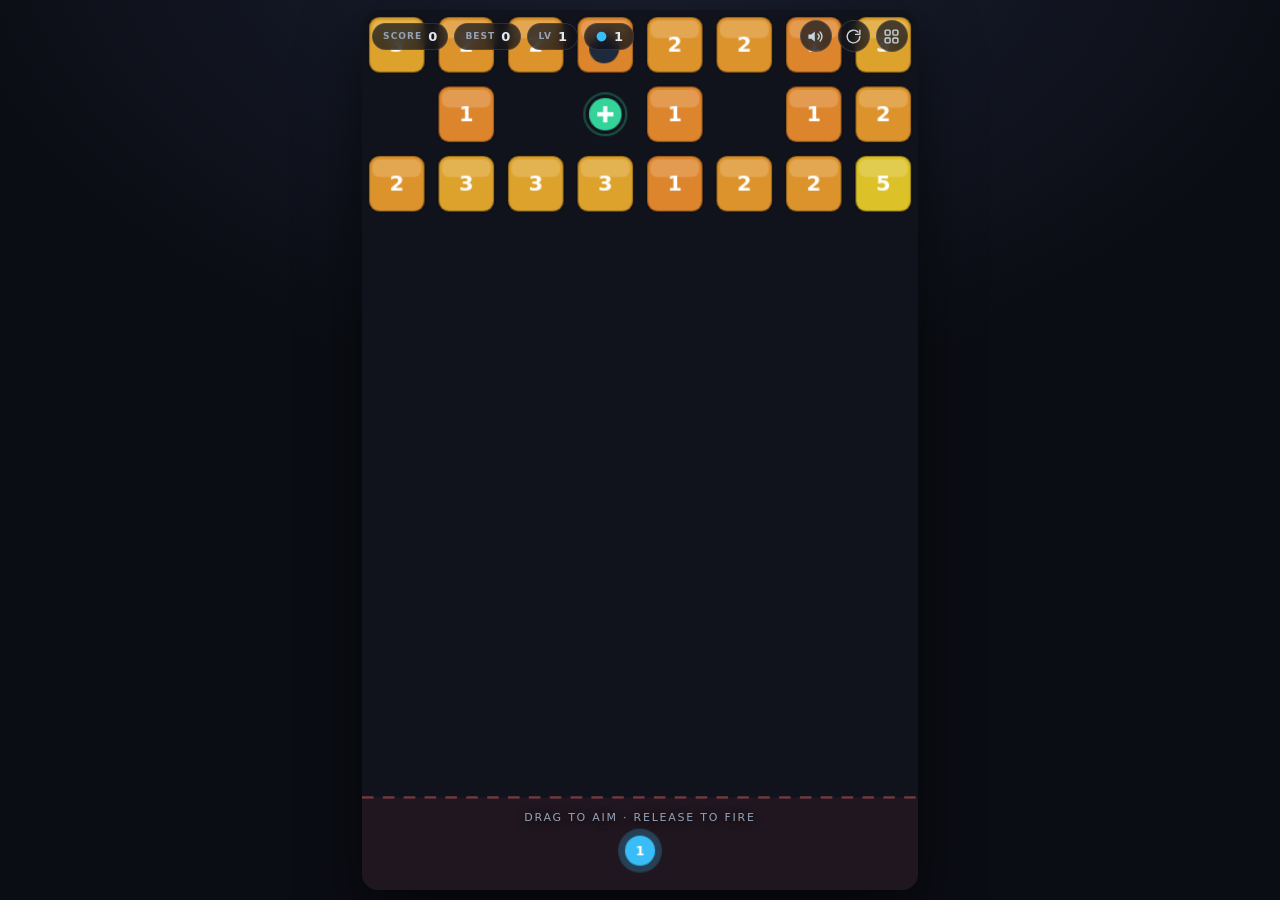
==== index.html @ 77b077c6 "Add Bricks And Balls Crusher clone with infinite power-ups and procedural levels" ====
<!DOCTYPE html>
<html lang="en">
<head>
<meta charset="UTF-8">
<meta name="viewport" content="width=device-width, initial-scale=1.0, maximum-scale=1.0, user-scalable=no">
<title>Bricks And Balls Crusher</title>
<link rel="stylesheet" href="style.css">
</head>
<body>
<div id="frame">
  <canvas id="cv" width="480" height="760"></canvas>

  <div id="hud">
    <div class="chip"><span class="label">SCORE</span><span id="score" class="value">0</span></div>
    <div class="chip"><span class="label">BEST</span><span id="best" class="value">0</span></div>
    <div class="chip"><span class="label">LV</span><span id="lv" class="value">1</span></div>
    <div class="chip">
      <svg viewBox="0 0 24 24" width="13" height="13"><circle cx="12" cy="12" r="9" fill="#38bdf8"/></svg>
      <span id="balls" class="value">1</span>
    </div>
    <div class="spacer"></div>
    <button id="muteBtn" class="iconbtn" title="Toggle sound" aria-label="Toggle sound">
      <svg viewBox="0 0 24 24" width="17" height="17" fill="none" stroke="currentColor" stroke-width="2" stroke-linecap="round" stroke-linejoin="round">
        <polygon points="11 5 6 9 2 9 2 15 6 15 11 19 11 5" fill="currentColor" stroke="none"/>
        <path id="wave1" d="M15.5 8.5a5 5 0 0 1 0 7"/>
        <path id="wave2" d="M18.5 5.5a9.5 9.5 0 0 1 0 13"/>
        <line id="muteLine" x1="3" y1="3" x2="21" y2="21" style="display:none"/>
      </svg>
    </button>
    <button id="restartBtn" class="iconbtn" title="Restart" aria-label="Restart">
      <svg viewBox="0 0 24 24" width="17" height="17" fill="none" stroke="currentColor" stroke-width="2" stroke-linecap="round" stroke-linejoin="round">
        <path d="M21 12a9 9 0 1 1-2.64-6.36"/>
        <polyline points="21 3 21 9 15 9"/>
      </svg>
    </button>
    <button id="menuBtn" class="iconbtn" title="Power-ups" aria-label="Power-ups">
      <svg viewBox="0 0 24 24" width="17" height="17" fill="none" stroke="currentColor" stroke-width="2" stroke-linecap="round">
        <rect x="3" y="3" width="7" height="7" rx="1.5"/><rect x="14" y="3" width="7" height="7" rx="1.5"/>
        <rect x="3" y="14" width="7" height="7" rx="1.5"/><rect x="14" y="14" width="7" height="7" rx="1.5"/>
      </svg>
    </button>
  </div>

  <div id="hint">drag to aim &middot; release to fire</div>
  <div id="banner"></div>

  <div id="powerOverlay" class="overlay hidden">
    <div id="powerPanel">
      <h2>POWER-UPS <span class="inf">&infin;</span></h2>
      <button class="pw" data-pw="balls">
        <span class="pw-icon">
          <svg viewBox="0 0 24 24" width="20" height="20"><circle cx="8" cy="9" r="4.5" fill="#38bdf8"/><circle cx="16" cy="9" r="4.5" fill="#0ea5e9"/><circle cx="12" cy="16.5" r="4.5" fill="#7dd3fc"/></svg>
        </span>
        <span class="pw-name">+10 BALLS<small>Instantly adds 10 balls</small></span>
        <span class="pw-inf">&infin;</span>
      </button>
      <button class="pw" data-pw="pierce">
        <span class="pw-icon">
          <svg viewBox="0 0 24 24" width="20" height="20" fill="none" stroke="#a78bfa" stroke-width="2" stroke-linecap="round"><line x1="3" y1="12" x2="21" y2="12"/><path d="M17 8l4 4-4 4"/><line x1="7" y1="5" x2="7" y2="19"/><line x1="13" y1="5" x2="13" y2="19"/></svg>
        </span>
        <span class="pw-name">PIERCE VOLLEY<small>Next volley drills through bricks</small></span>
        <span class="pw-inf">&infin;</span>
      </button>
      <button class="pw" data-pw="bomb">
        <span class="pw-icon">
          <svg viewBox="0 0 24 24" width="20" height="20" fill="none" stroke="#fb923c" stroke-width="2" stroke-linecap="round"><circle cx="10.5" cy="14" r="6.5" fill="#fb923c" stroke="none"/><path d="M14.5 8.5l2-2.5"/><circle cx="18" cy="4.5" r="1.4" fill="#fde047" stroke="none"/></svg>
        </span>
        <span class="pw-name">BOMB VOLLEY<small>Next volley explodes on impact</small></span>
        <span class="pw-inf">&infin;</span>
      </button>
      <button class="pw" data-pw="row">
        <span class="pw-icon">
          <svg viewBox="0 0 24 24" width="20" height="20" fill="none" stroke="#34d399" stroke-width="2" stroke-linecap="round"><rect x="3" y="9" width="18" height="6" rx="2"/><line x1="6" y1="4" x2="18" y2="20"/></svg>
        </span>
        <span class="pw-name">CLEAR ROW<small>Wipes the lowest brick row</small></span>
        <span class="pw-inf">&infin;</span>
      </button>
      <button id="closePower">CLOSE</button>
    </div>
  </div>

  <div id="overlay" class="overlay hidden">
    <div id="panel">
      <h1>GAME OVER</h1>
      <p class="final" id="finalScore">0</p>
      <p id="finalBest">Best: 0</p>
      <button id="againBtn">PLAY AGAIN</button>
    </div>
  </div>
</div>
<script src="game.js"></script>
</body>
</html>
---- style.css ----
*{margin:0;padding:0;box-sizing:border-box;-webkit-tap-highlight-color:transparent}
html,body{height:100%}
body{
  background:radial-gradient(1200px 800px at 50% -10%,#1b2033,#0b0d14 60%);
  display:flex;align-items:center;justify-content:center;
  font-family:system-ui,-apple-system,"Segoe UI",Roboto,sans-serif;
  color:#e2e8f0;overflow:hidden;user-select:none;-webkit-user-select:none
}
#frame{position:relative;height:min(100dvh - 20px,calc((100vw - 20px)*760/480));aspect-ratio:480/760}
canvas{
  width:100%;height:100%;display:block;border-radius:16px;background:#10121c;
  box-shadow:0 24px 60px rgba(0,0,0,.55),inset 0 0 0 1px rgba(255,255,255,.05);
  touch-action:none;cursor:crosshair
}
#hud{position:absolute;top:10px;left:10px;right:10px;display:flex;gap:6px;align-items:center;z-index:5;pointer-events:none}
.spacer{flex:1}
.chip{display:flex;align-items:center;gap:6px;background:rgba(13,16,26,.72);border:1px solid rgba(148,163,184,.18);border-radius:999px;padding:5px 10px;backdrop-filter:blur(6px)}
.chip .label{font-size:9px;letter-spacing:.12em;color:#94a3b8;font-weight:700}
.chip .value{font-size:13px;font-weight:800;font-variant-numeric:tabular-nums}
.iconbtn{
  pointer-events:auto;width:32px;height:32px;border-radius:999px;display:grid;place-items:center;
  background:rgba(13,16,26,.72);border:1px solid rgba(148,163,184,.22);color:#cbd5e1;
  cursor:pointer;backdrop-filter:blur(6px);transition:background .15s,color .15s,transform .1s
}
.iconbtn:hover{color:#fff;background:rgba(56,189,248,.25)}
.iconbtn:active{transform:scale(.9)}
#hint{position:absolute;left:0;right:0;bottom:66px;text-align:center;font-size:11px;letter-spacing:.16em;text-transform:uppercase;color:#94a3b8;pointer-events:none;text-shadow:0 2px 8px #000;z-index:4}
#banner{
  position:absolute;top:36%;left:0;right:0;text-align:center;font-size:40px;font-weight:900;letter-spacing:.08em;
  color:#fff;text-shadow:0 0 26px rgba(56,189,248,.85),0 4px 18px rgba(0,0,0,.65);
  opacity:0;pointer-events:none;z-index:6
}
#banner.show{animation:bannerPop 1.6s cubic-bezier(.2,.8,.2,1) forwards}
@keyframes bannerPop{
  0%{opacity:0;transform:scale(.6)}
  12%{opacity:1;transform:scale(1.07)}
  24%{transform:scale(1)}
  78%{opacity:1}
  100%{opacity:0;transform:scale(1)}
}
.overlay{
  position:absolute;inset:0;display:flex;align-items:center;justify-content:center;
  background:rgba(5,7,12,.68);backdrop-filter:blur(5px);border-radius:16px;z-index:10;transition:opacity .18s
}
.overlay.hidden{opacity:0;pointer-events:none}
#panel,#powerPanel{
  background:#141827;border:1px solid rgba(148,163,184,.16);border-radius:20px;
  padding:26px 28px;text-align:center;box-shadow:0 30px 80px rgba(0,0,0,.6)
}
#panel h1{font-size:26px;letter-spacing:.14em;margin-bottom:8px;color:#f87171}
.final{font-size:44px;font-weight:900;color:#fff;line-height:1.1}
#finalBest{color:#94a3b8;font-size:13px;margin:4px 0 18px}
#againBtn{
  background:linear-gradient(135deg,#38bdf8,#6366f1);border:none;color:#fff;font-weight:800;
  letter-spacing:.1em;padding:12px 28px;border-radius:999px;font-size:14px;cursor:pointer;
  transition:transform .12s,box-shadow .2s;font-family:inherit
}
#againBtn:hover{transform:translateY(-1px);box-shadow:0 8px 24px rgba(99,102,241,.45)}
#powerPanel h2{font-size:15px;letter-spacing:.18em;margin-bottom:14px;color:#cbd5e1;display:flex;align-items:center;gap:8px;justify-content:center}
.inf{color:#34d399;font-size:20px}
.pw{
  display:flex;align-items:center;gap:12px;width:292px;background:rgba(148,163,184,.07);
  border:1px solid rgba(148,163,184,.16);border-radius:14px;padding:10px 14px;margin-bottom:10px;
  color:#e2e8f0;cursor:pointer;text-align:left;transition:background .15s,transform .12s,border-color .15s;font-family:inherit
}
.pw:hover{background:rgba(56,189,248,.12);border-color:rgba(56,189,248,.45);transform:translateY(-1px)}
.pw:active{transform:scale(.98)}
.pw-icon{width:38px;height:38px;border-radius:10px;display:grid;place-items:center;background:rgba(0,0,0,.35);flex:none}
.pw-name{flex:1;font-size:13px;font-weight:700;display:flex;flex-direction:column;gap:2px}
.pw-name small{font-weight:500;color:#94a3b8;font-size:11px}
.pw-inf{color:#34d399;font-weight:900;font-size:18px}
#closePower{
  margin-top:4px;background:transparent;border:1px solid rgba(148,163,184,.3);color:#94a3b8;
  padding:9px 24px;border-radius:999px;font-size:12px;font-weight:700;letter-spacing:.12em;cursor:pointer;transition:color .15s,border-color .15s
}
#closePower:hover{color:#e2e8f0;border-color:rgba(148,163,184,.55)}
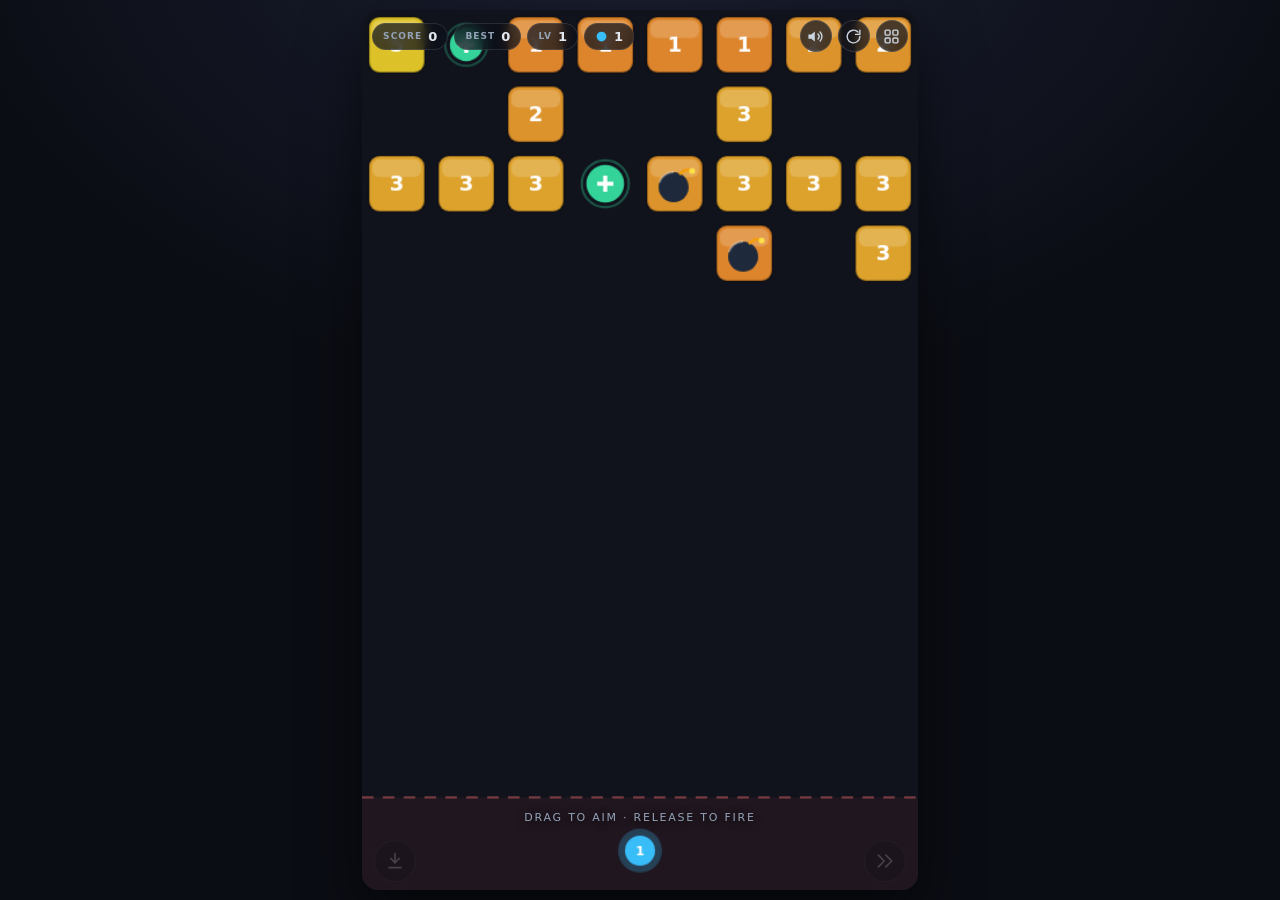
==== commit b3ac3264: "Add speed-up and recall controls, persistent progress, and level retry" ====
--- a/index.html
+++ b/index.html
@@ -27,7 +27,7 @@
         <line id="muteLine" x1="3" y1="3" x2="21" y2="21" style="display:none"/>
       </svg>
     </button>
-    <button id="restartBtn" class="iconbtn" title="Restart" aria-label="Restart">
+    <button id="restartBtn" class="iconbtn" title="Restart level" aria-label="Restart level">
       <svg viewBox="0 0 24 24" width="17" height="17" fill="none" stroke="currentColor" stroke-width="2" stroke-linecap="round" stroke-linejoin="round">
         <path d="M21 12a9 9 0 1 1-2.64-6.36"/>
         <polyline points="21 3 21 9 15 9"/>
@@ -37,6 +37,19 @@
       <svg viewBox="0 0 24 24" width="17" height="17" fill="none" stroke="currentColor" stroke-width="2" stroke-linecap="round">
         <rect x="3" y="3" width="7" height="7" rx="1.5"/><rect x="14" y="3" width="7" height="7" rx="1.5"/>
         <rect x="3" y="14" width="7" height="7" rx="1.5"/><rect x="14" y="14" width="7" height="7" rx="1.5"/>
+      </svg>
+    </button>
+  </div>
+
+  <div id="actions">
+    <button id="recallBtn" class="actionbtn" title="Recall balls" aria-label="Recall balls">
+      <svg viewBox="0 0 24 24" width="20" height="20" fill="none" stroke="currentColor" stroke-width="2" stroke-linecap="round" stroke-linejoin="round">
+        <path d="M12 3v11"/><polyline points="7 9 12 14 17 9"/><line x1="5" y1="20" x2="19" y2="20"/>
+      </svg>
+    </button>
+    <button id="speedBtn" class="actionbtn" title="Speed up volley" aria-label="Speed up volley">
+      <svg viewBox="0 0 24 24" width="20" height="20" fill="none" stroke="currentColor" stroke-width="2" stroke-linecap="round" stroke-linejoin="round">
+        <path d="M4 5l7 7-7 7"/><path d="M13 5l7 7-7 7"/>
       </svg>
     </button>
   </div>
@@ -84,7 +97,10 @@
       <h1>GAME OVER</h1>
       <p class="final" id="finalScore">0</p>
       <p id="finalBest">Best: 0</p>
-      <button id="againBtn">PLAY AGAIN</button>
+      <div class="btnrow">
+        <button id="retryBtn" class="btn-primary">RETRY LEVEL</button>
+        <button id="startOverBtn" class="btn-ghost">START OVER</button>
+      </div>
     </div>
   </div>
 </div>
--- a/style.css
+++ b/style.css
@@ -50,12 +50,19 @@
 #panel h1{font-size:26px;letter-spacing:.14em;margin-bottom:8px;color:#f87171}
 .final{font-size:44px;font-weight:900;color:#fff;line-height:1.1}
 #finalBest{color:#94a3b8;font-size:13px;margin:4px 0 18px}
-#againBtn{
+.btnrow{display:flex;gap:10px;justify-content:center}
+.btn-primary{
   background:linear-gradient(135deg,#38bdf8,#6366f1);border:none;color:#fff;font-weight:800;
-  letter-spacing:.1em;padding:12px 28px;border-radius:999px;font-size:14px;cursor:pointer;
+  letter-spacing:.1em;padding:12px 24px;border-radius:999px;font-size:13px;cursor:pointer;
   transition:transform .12s,box-shadow .2s;font-family:inherit
 }
-#againBtn:hover{transform:translateY(-1px);box-shadow:0 8px 24px rgba(99,102,241,.45)}
+.btn-primary:hover{transform:translateY(-1px);box-shadow:0 8px 24px rgba(99,102,241,.45)}
+.btn-ghost{
+  background:transparent;border:1px solid rgba(148,163,184,.3);color:#94a3b8;font-weight:700;
+  letter-spacing:.1em;padding:12px 20px;border-radius:999px;font-size:13px;cursor:pointer;
+  transition:color .15s,border-color .15s;font-family:inherit
+}
+.btn-ghost:hover{color:#e2e8f0;border-color:rgba(148,163,184,.55)}
 #powerPanel h2{font-size:15px;letter-spacing:.18em;margin-bottom:14px;color:#cbd5e1;display:flex;align-items:center;gap:8px;justify-content:center}
 .inf{color:#34d399;font-size:20px}
 .pw{
@@ -74,3 +81,13 @@
   padding:9px 24px;border-radius:999px;font-size:12px;font-weight:700;letter-spacing:.12em;cursor:pointer;transition:color .15s,border-color .15s
 }
 #closePower:hover{color:#e2e8f0;border-color:rgba(148,163,184,.55)}
+#actions{position:absolute;left:12px;right:12px;bottom:8px;display:flex;justify-content:space-between;z-index:5}
+.actionbtn{
+  width:42px;height:42px;border-radius:999px;display:grid;place-items:center;
+  background:rgba(13,16,26,.78);border:1px solid rgba(148,163,184,.25);color:#cbd5e1;
+  cursor:pointer;backdrop-filter:blur(6px);transition:opacity .15s,transform .1s,color .15s,border-color .15s,box-shadow .2s
+}
+.actionbtn:hover{color:#fff;border-color:rgba(56,189,248,.55)}
+.actionbtn:active{transform:scale(.92)}
+.actionbtn.dim{opacity:.22;pointer-events:none}
+.actionbtn.lit{color:#fbbf24;border-color:rgba(251,191,36,.65);box-shadow:0 0 14px rgba(251,191,36,.35)}
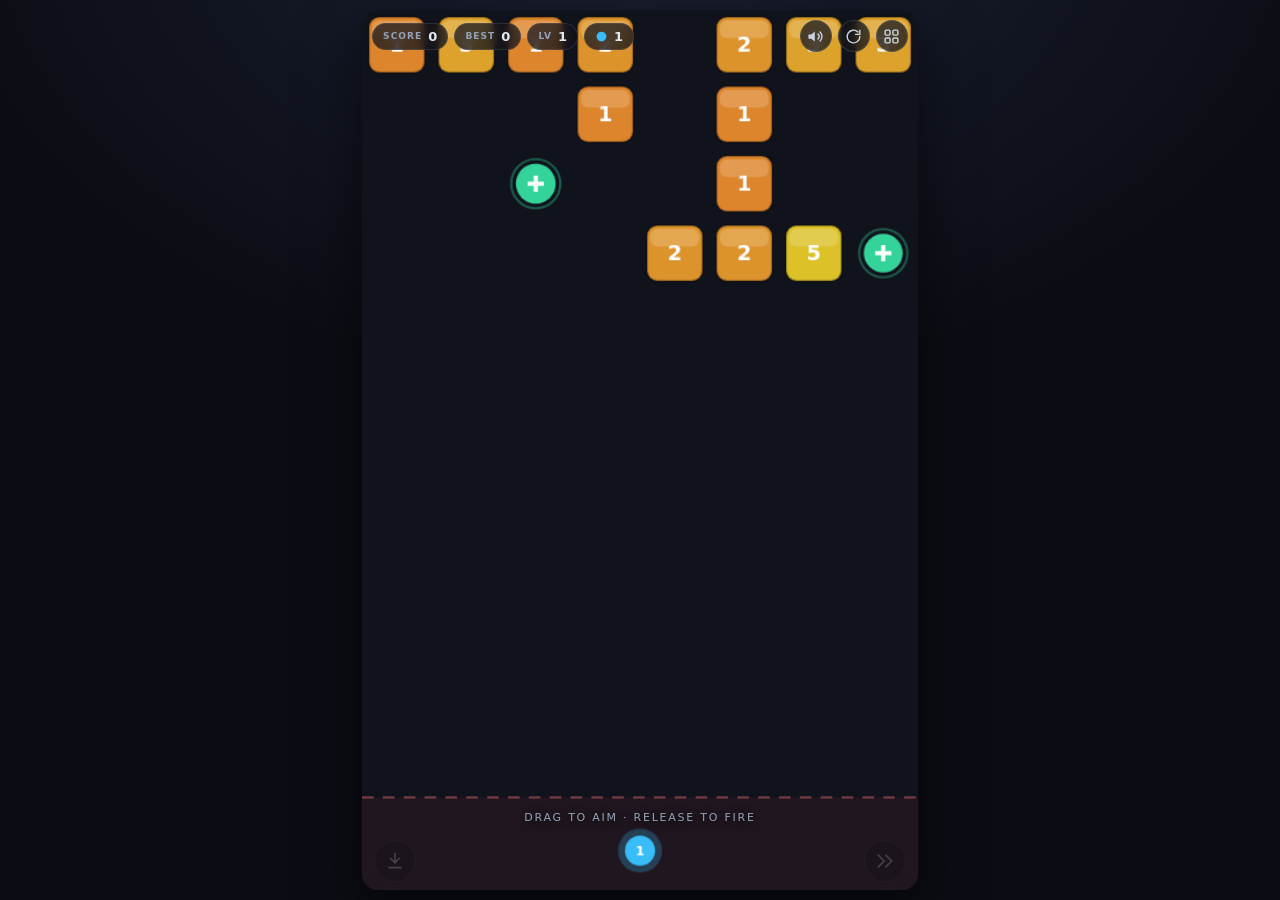
==== commit 436a8885: "Split game.js into modular script files" ====
--- a/index.html
+++ b/index.html
@@ -104,6 +104,16 @@
     </div>
   </div>
 </div>
-<script src="game.js"></script>
+<script src="js/config.js"></script>
+<script src="js/state.js"></script>
+<script src="js/audio.js"></script>
+<script src="js/fx.js"></script>
+<script src="js/board.js"></script>
+<script src="js/actions.js"></script>
+<script src="js/sim.js"></script>
+<script src="js/render.js"></script>
+<script src="js/progress.js"></script>
+<script src="js/input.js"></script>
+<script src="js/main.js"></script>
 </body>
 </html>
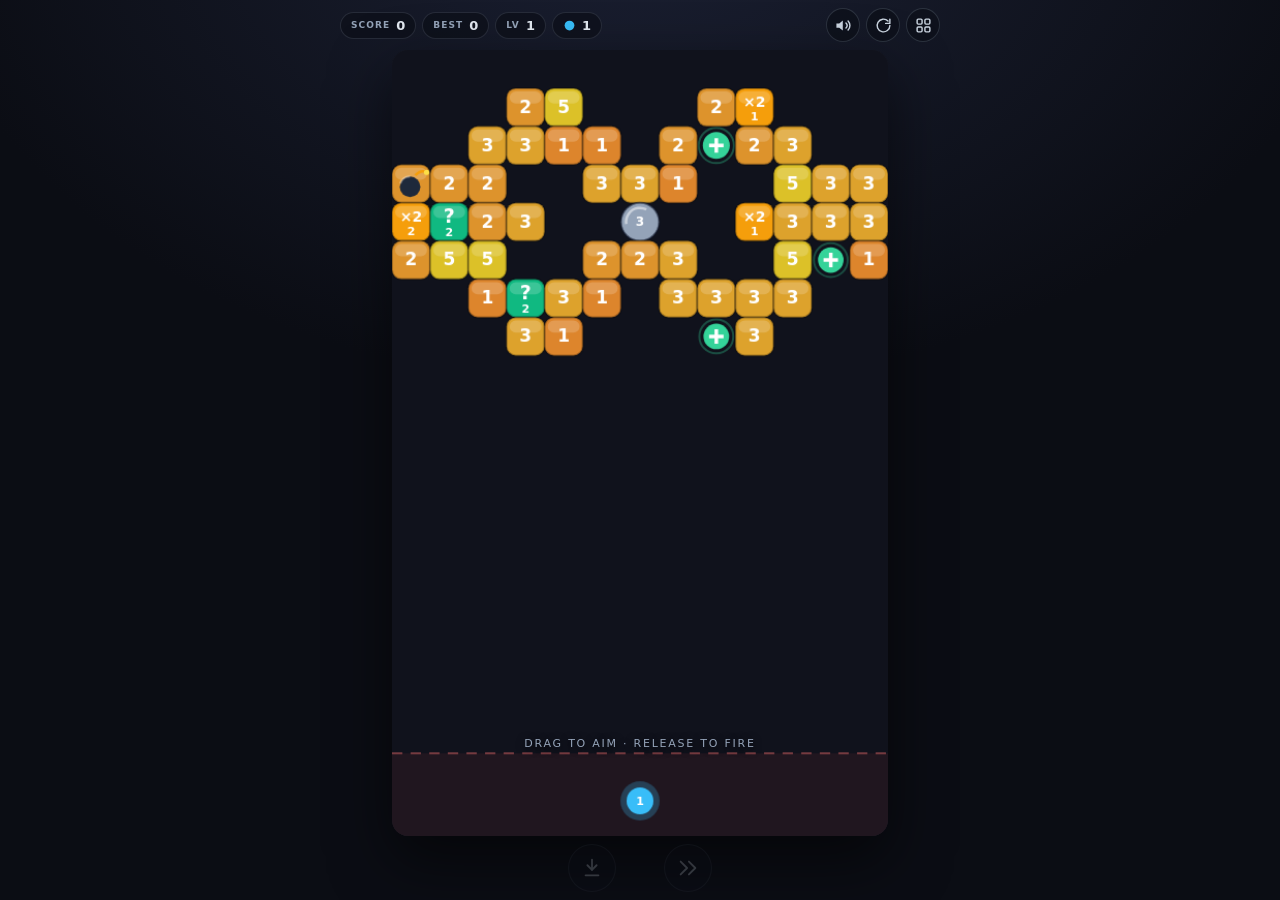
==== commit a6357c60: "Make layout responsive for small screens Move the HUD into a top bar and the recall/speed buttons in" ====
--- a/index.html
+++ b/index.html
@@ -8,8 +8,6 @@
 </head>
 <body>
 <div id="frame">
-  <canvas id="cv" width="480" height="760"></canvas>
-
   <div id="hud">
     <div class="chip"><span class="label">SCORE</span><span id="score" class="value">0</span></div>
     <div class="chip"><span class="label">BEST</span><span id="best" class="value">0</span></div>
@@ -41,6 +39,61 @@
     </button>
   </div>
 
+  <div id="stage">
+    <div id="board">
+      <canvas id="cv" width="480" height="760"></canvas>
+      <div id="hint">drag to aim &middot; release to fire</div>
+      <div id="banner"></div>
+
+      <div id="powerOverlay" class="overlay hidden">
+        <div id="powerPanel">
+          <h2>POWER-UPS <span class="inf">&infin;</span></h2>
+          <button class="pw" data-pw="balls">
+            <span class="pw-icon">
+              <svg viewBox="0 0 24 24" width="20" height="20"><circle cx="8" cy="9" r="4.5" fill="#38bdf8"/><circle cx="16" cy="9" r="4.5" fill="#0ea5e9"/><circle cx="12" cy="16.5" r="4.5" fill="#7dd3fc"/></svg>
+            </span>
+            <span class="pw-name">+10 BALLS<small>Instantly adds 10 balls</small></span>
+            <span class="pw-inf">&infin;</span>
+          </button>
+          <button class="pw" data-pw="pierce">
+            <span class="pw-icon">
+              <svg viewBox="0 0 24 24" width="20" height="20" fill="none" stroke="#a78bfa" stroke-width="2" stroke-linecap="round"><line x1="3" y1="12" x2="21" y2="12"/><path d="M17 8l4 4-4 4"/><line x1="7" y1="5" x2="7" y2="19"/><line x1="13" y1="5" x2="13" y2="19"/></svg>
+            </span>
+            <span class="pw-name">PIERCE VOLLEY<small>Next volley drills through bricks</small></span>
+            <span class="pw-inf">&infin;</span>
+          </button>
+          <button class="pw" data-pw="bomb">
+            <span class="pw-icon">
+              <svg viewBox="0 0 24 24" width="20" height="20" fill="none" stroke="#fb923c" stroke-width="2" stroke-linecap="round"><circle cx="10.5" cy="14" r="6.5" fill="#fb923c" stroke="none"/><path d="M14.5 8.5l2-2.5"/><circle cx="18" cy="4.5" r="1.4" fill="#fde047" stroke="none"/></svg>
+            </span>
+            <span class="pw-name">BOMB VOLLEY<small>Next volley explodes on impact</small></span>
+            <span class="pw-inf">&infin;</span>
+          </button>
+          <button class="pw" data-pw="row">
+            <span class="pw-icon">
+              <svg viewBox="0 0 24 24" width="20" height="20" fill="none" stroke="#34d399" stroke-width="2" stroke-linecap="round"><rect x="3" y="9" width="18" height="6" rx="2"/><line x1="6" y1="4" x2="18" y2="20"/></svg>
+            </span>
+            <span class="pw-name">CLEAR ROW<small>Wipes the lowest brick row</small></span>
+            <span class="pw-inf">&infin;</span>
+          </button>
+          <button id="closePower">CLOSE</button>
+        </div>
+      </div>
+
+      <div id="overlay" class="overlay hidden">
+        <div id="panel">
+          <h1>GAME OVER</h1>
+          <p class="final" id="finalScore">0</p>
+          <p id="finalBest">Best: 0</p>
+          <div class="btnrow">
+            <button id="retryBtn" class="btn-primary">RETRY LEVEL</button>
+            <button id="startOverBtn" class="btn-ghost">START OVER</button>
+          </div>
+        </div>
+      </div>
+    </div>
+  </div>
+
   <div id="actions">
     <button id="recallBtn" class="actionbtn" title="Recall balls" aria-label="Recall balls">
       <svg viewBox="0 0 24 24" width="20" height="20" fill="none" stroke="currentColor" stroke-width="2" stroke-linecap="round" stroke-linejoin="round">
@@ -52,56 +105,6 @@
         <path d="M4 5l7 7-7 7"/><path d="M13 5l7 7-7 7"/>
       </svg>
     </button>
-  </div>
-
-  <div id="hint">drag to aim &middot; release to fire</div>
-  <div id="banner"></div>
-
-  <div id="powerOverlay" class="overlay hidden">
-    <div id="powerPanel">
-      <h2>POWER-UPS <span class="inf">&infin;</span></h2>
-      <button class="pw" data-pw="balls">
-        <span class="pw-icon">
-          <svg viewBox="0 0 24 24" width="20" height="20"><circle cx="8" cy="9" r="4.5" fill="#38bdf8"/><circle cx="16" cy="9" r="4.5" fill="#0ea5e9"/><circle cx="12" cy="16.5" r="4.5" fill="#7dd3fc"/></svg>
-        </span>
-        <span class="pw-name">+10 BALLS<small>Instantly adds 10 balls</small></span>
-        <span class="pw-inf">&infin;</span>
-      </button>
-      <button class="pw" data-pw="pierce">
-        <span class="pw-icon">
-          <svg viewBox="0 0 24 24" width="20" height="20" fill="none" stroke="#a78bfa" stroke-width="2" stroke-linecap="round"><line x1="3" y1="12" x2="21" y2="12"/><path d="M17 8l4 4-4 4"/><line x1="7" y1="5" x2="7" y2="19"/><line x1="13" y1="5" x2="13" y2="19"/></svg>
-        </span>
-        <span class="pw-name">PIERCE VOLLEY<small>Next volley drills through bricks</small></span>
-        <span class="pw-inf">&infin;</span>
-      </button>
-      <button class="pw" data-pw="bomb">
-        <span class="pw-icon">
-          <svg viewBox="0 0 24 24" width="20" height="20" fill="none" stroke="#fb923c" stroke-width="2" stroke-linecap="round"><circle cx="10.5" cy="14" r="6.5" fill="#fb923c" stroke="none"/><path d="M14.5 8.5l2-2.5"/><circle cx="18" cy="4.5" r="1.4" fill="#fde047" stroke="none"/></svg>
-        </span>
-        <span class="pw-name">BOMB VOLLEY<small>Next volley explodes on impact</small></span>
-        <span class="pw-inf">&infin;</span>
-      </button>
-      <button class="pw" data-pw="row">
-        <span class="pw-icon">
-          <svg viewBox="0 0 24 24" width="20" height="20" fill="none" stroke="#34d399" stroke-width="2" stroke-linecap="round"><rect x="3" y="9" width="18" height="6" rx="2"/><line x1="6" y1="4" x2="18" y2="20"/></svg>
-        </span>
-        <span class="pw-name">CLEAR ROW<small>Wipes the lowest brick row</small></span>
-        <span class="pw-inf">&infin;</span>
-      </button>
-      <button id="closePower">CLOSE</button>
-    </div>
-  </div>
-
-  <div id="overlay" class="overlay hidden">
-    <div id="panel">
-      <h1>GAME OVER</h1>
-      <p class="final" id="finalScore">0</p>
-      <p id="finalBest">Best: 0</p>
-      <div class="btnrow">
-        <button id="retryBtn" class="btn-primary">RETRY LEVEL</button>
-        <button id="startOverBtn" class="btn-ghost">START OVER</button>
-      </div>
-    </div>
   </div>
 </div>
 <script src="js/config.js"></script>
--- a/style.css
+++ b/style.css
@@ -1,33 +1,62 @@
 *{margin:0;padding:0;box-sizing:border-box;-webkit-tap-highlight-color:transparent}
 html,body{height:100%}
+@supports (height:100dvh){html,body{height:100dvh}}
 body{
   background:radial-gradient(1200px 800px at 50% -10%,#1b2033,#0b0d14 60%);
   display:flex;align-items:center;justify-content:center;
   font-family:system-ui,-apple-system,"Segoe UI",Roboto,sans-serif;
-  color:#e2e8f0;overflow:hidden;user-select:none;-webkit-user-select:none
+  color:#e2e8f0;overflow:hidden;user-select:none;-webkit-user-select:none;
+  padding:8px;
+  padding-top:max(8px,env(safe-area-inset-top));
+  padding-right:max(8px,env(safe-area-inset-right));
+  padding-bottom:max(8px,env(safe-area-inset-bottom));
+  padding-left:max(8px,env(safe-area-inset-left))
 }
-#frame{position:relative;height:min(100dvh - 20px,calc((100vw - 20px)*760/480));aspect-ratio:480/760}
+
+/* Column layout: HUD bar on top, board fills the middle, actions below.
+   Nothing floats over the play field, so it always fits and stays reachable. */
+#frame{
+  display:flex;flex-direction:column;gap:8px;
+  height:100%;width:100%;max-width:600px;min-height:0
+}
+
+/* ---------- top info bar ---------- */
+#hud{
+  flex:none;display:flex;align-items:center;gap:6px;row-gap:4px;flex-wrap:wrap
+}
+.spacer{flex:1;min-width:0}
+.chip{
+  display:flex;align-items:center;gap:6px;white-space:nowrap;min-width:0;
+  background:rgba(13,16,26,.72);border:1px solid rgba(148,163,184,.18);
+  border-radius:999px;padding:5px 10px
+}
+.chip .label{font-size:9px;letter-spacing:.12em;color:#94a3b8;font-weight:700}
+.chip .value{font-size:13px;font-weight:800;font-variant-numeric:tabular-nums}
+.iconbtn{
+  flex:none;width:34px;height:34px;border-radius:999px;display:grid;place-items:center;
+  background:rgba(13,16,26,.72);border:1px solid rgba(148,163,184,.22);color:#cbd5e1;
+  cursor:pointer;touch-action:manipulation;transition:background .15s,color .15s,transform .1s
+}
+.iconbtn:hover{color:#fff;background:rgba(56,189,248,.25)}
+.iconbtn:active{transform:scale(.9)}
+
+/* ---------- stage / board ---------- */
+#stage{position:relative;flex:1;min-height:0;display:flex;align-items:center;justify-content:center}
+#board{position:relative;display:flex} /* shrink-wraps the canvas */
 canvas{
-  width:100%;height:100%;display:block;border-radius:16px;background:#10121c;
+  display:block;max-width:100%;border-radius:16px;background:#10121c;
   box-shadow:0 24px 60px rgba(0,0,0,.55),inset 0 0 0 1px rgba(255,255,255,.05);
   touch-action:none;cursor:crosshair
 }
-#hud{position:absolute;top:10px;left:10px;right:10px;display:flex;gap:6px;align-items:center;z-index:5;pointer-events:none}
-.spacer{flex:1}
-.chip{display:flex;align-items:center;gap:6px;background:rgba(13,16,26,.72);border:1px solid rgba(148,163,184,.18);border-radius:999px;padding:5px 10px;backdrop-filter:blur(6px)}
-.chip .label{font-size:9px;letter-spacing:.12em;color:#94a3b8;font-weight:700}
-.chip .value{font-size:13px;font-weight:800;font-variant-numeric:tabular-nums}
-.iconbtn{
-  pointer-events:auto;width:32px;height:32px;border-radius:999px;display:grid;place-items:center;
-  background:rgba(13,16,26,.72);border:1px solid rgba(148,163,184,.22);color:#cbd5e1;
-  cursor:pointer;backdrop-filter:blur(6px);transition:background .15s,color .15s,transform .1s
+#hint{
+  position:absolute;left:0;right:0;bottom:11%;text-align:center;font-size:11px;
+  letter-spacing:.16em;text-transform:uppercase;color:#94a3b8;
+  pointer-events:none;text-shadow:0 2px 8px #000;z-index:4
 }
-.iconbtn:hover{color:#fff;background:rgba(56,189,248,.25)}
-.iconbtn:active{transform:scale(.9)}
-#hint{position:absolute;left:0;right:0;bottom:66px;text-align:center;font-size:11px;letter-spacing:.16em;text-transform:uppercase;color:#94a3b8;pointer-events:none;text-shadow:0 2px 8px #000;z-index:4}
 #banner{
-  position:absolute;top:36%;left:0;right:0;text-align:center;font-size:40px;font-weight:900;letter-spacing:.08em;
-  color:#fff;text-shadow:0 0 26px rgba(56,189,248,.85),0 4px 18px rgba(0,0,0,.65);
+  position:absolute;top:36%;left:0;right:0;text-align:center;font-size:clamp(26px,9vw,40px);
+  font-weight:900;letter-spacing:.08em;color:#fff;
+  text-shadow:0 0 26px rgba(56,189,248,.85),0 4px 18px rgba(0,0,0,.65);
   opacity:0;pointer-events:none;z-index:6
 }
 #banner.show{animation:bannerPop 1.6s cubic-bezier(.2,.8,.2,1) forwards}
@@ -38,37 +67,41 @@
   78%{opacity:1}
   100%{opacity:0;transform:scale(1)}
 }
+
+/* ---------- overlays ---------- */
 .overlay{
-  position:absolute;inset:0;display:flex;align-items:center;justify-content:center;
+  position:absolute;inset:0;display:grid;place-items:center;padding:12px;
   background:rgba(5,7,12,.68);backdrop-filter:blur(5px);border-radius:16px;z-index:10;transition:opacity .18s
 }
 .overlay.hidden{opacity:0;pointer-events:none}
 #panel,#powerPanel{
   background:#141827;border:1px solid rgba(148,163,184,.16);border-radius:20px;
-  padding:26px 28px;text-align:center;box-shadow:0 30px 80px rgba(0,0,0,.6)
+  padding:26px 28px;text-align:center;box-shadow:0 30px 80px rgba(0,0,0,.6);
+  max-width:min(92vw,380px);max-height:100%;overflow:auto
 }
 #panel h1{font-size:26px;letter-spacing:.14em;margin-bottom:8px;color:#f87171}
 .final{font-size:44px;font-weight:900;color:#fff;line-height:1.1}
 #finalBest{color:#94a3b8;font-size:13px;margin:4px 0 18px}
-.btnrow{display:flex;gap:10px;justify-content:center}
+.btnrow{display:flex;flex-wrap:wrap;gap:10px;justify-content:center}
 .btn-primary{
   background:linear-gradient(135deg,#38bdf8,#6366f1);border:none;color:#fff;font-weight:800;
   letter-spacing:.1em;padding:12px 24px;border-radius:999px;font-size:13px;cursor:pointer;
-  transition:transform .12s,box-shadow .2s;font-family:inherit
+  transition:transform .12s,box-shadow .2s;font-family:inherit;touch-action:manipulation
 }
 .btn-primary:hover{transform:translateY(-1px);box-shadow:0 8px 24px rgba(99,102,241,.45)}
 .btn-ghost{
   background:transparent;border:1px solid rgba(148,163,184,.3);color:#94a3b8;font-weight:700;
   letter-spacing:.1em;padding:12px 20px;border-radius:999px;font-size:13px;cursor:pointer;
-  transition:color .15s,border-color .15s;font-family:inherit
+  transition:color .15s,border-color .15s;font-family:inherit;touch-action:manipulation
 }
 .btn-ghost:hover{color:#e2e8f0;border-color:rgba(148,163,184,.55)}
 #powerPanel h2{font-size:15px;letter-spacing:.18em;margin-bottom:14px;color:#cbd5e1;display:flex;align-items:center;gap:8px;justify-content:center}
 .inf{color:#34d399;font-size:20px}
 .pw{
-  display:flex;align-items:center;gap:12px;width:292px;background:rgba(148,163,184,.07);
+  display:flex;align-items:center;gap:12px;width:min(292px,calc(100vw - 80px));
   border:1px solid rgba(148,163,184,.16);border-radius:14px;padding:10px 14px;margin-bottom:10px;
-  color:#e2e8f0;cursor:pointer;text-align:left;transition:background .15s,transform .12s,border-color .15s;font-family:inherit
+  background:rgba(148,163,184,.07);color:#e2e8f0;cursor:pointer;text-align:left;
+  transition:background .15s,transform .12s,border-color .15s;font-family:inherit;touch-action:manipulation
 }
 .pw:hover{background:rgba(56,189,248,.12);border-color:rgba(56,189,248,.45);transform:translateY(-1px)}
 .pw:active{transform:scale(.98)}
@@ -78,16 +111,34 @@
 .pw-inf{color:#34d399;font-weight:900;font-size:18px}
 #closePower{
   margin-top:4px;background:transparent;border:1px solid rgba(148,163,184,.3);color:#94a3b8;
-  padding:9px 24px;border-radius:999px;font-size:12px;font-weight:700;letter-spacing:.12em;cursor:pointer;transition:color .15s,border-color .15s
+  padding:9px 24px;border-radius:999px;font-size:12px;font-weight:700;letter-spacing:.12em;
+  cursor:pointer;transition:color .15s,border-color .15s;touch-action:manipulation
 }
 #closePower:hover{color:#e2e8f0;border-color:rgba(148,163,184,.55)}
-#actions{position:absolute;left:12px;right:12px;bottom:8px;display:flex;justify-content:space-between;z-index:5}
+
+/* ---------- bottom action bar ---------- */
+#actions{flex:none;display:flex;justify-content:center;gap:48px;padding-bottom:env(safe-area-inset-bottom)}
 .actionbtn{
-  width:42px;height:42px;border-radius:999px;display:grid;place-items:center;
+  width:48px;height:48px;border-radius:999px;display:grid;place-items:center;
   background:rgba(13,16,26,.78);border:1px solid rgba(148,163,184,.25);color:#cbd5e1;
-  cursor:pointer;backdrop-filter:blur(6px);transition:opacity .15s,transform .1s,color .15s,border-color .15s,box-shadow .2s
+  cursor:pointer;touch-action:manipulation;
+  transition:opacity .15s,transform .1s,color .15s,border-color .15s,box-shadow .2s
 }
+.actionbtn svg{width:22px;height:22px}
 .actionbtn:hover{color:#fff;border-color:rgba(56,189,248,.55)}
 .actionbtn:active{transform:scale(.92)}
 .actionbtn.dim{opacity:.22;pointer-events:none}
 .actionbtn.lit{color:#fbbf24;border-color:rgba(251,191,36,.65);box-shadow:0 0 14px rgba(251,191,36,.35)}
+
+/* ---------- compact phones ---------- */
+@media (max-width:430px){
+  body{padding:5px;padding-top:max(5px,env(safe-area-inset-top));padding-right:max(5px,env(safe-area-inset-right));padding-bottom:max(5px,env(safe-area-inset-bottom));padding-left:max(5px,env(safe-area-inset-left))}
+  #frame{gap:6px}
+  #hud{gap:4px;row-gap:3px}
+  .chip{padding:4px 7px;gap:4px}
+  .chip .label{font-size:8px}
+  .chip .value{font-size:11.5px}
+  .iconbtn{width:30px;height:30px}
+  #actions{gap:40px}
+  .actionbtn{width:44px;height:44px}
+}
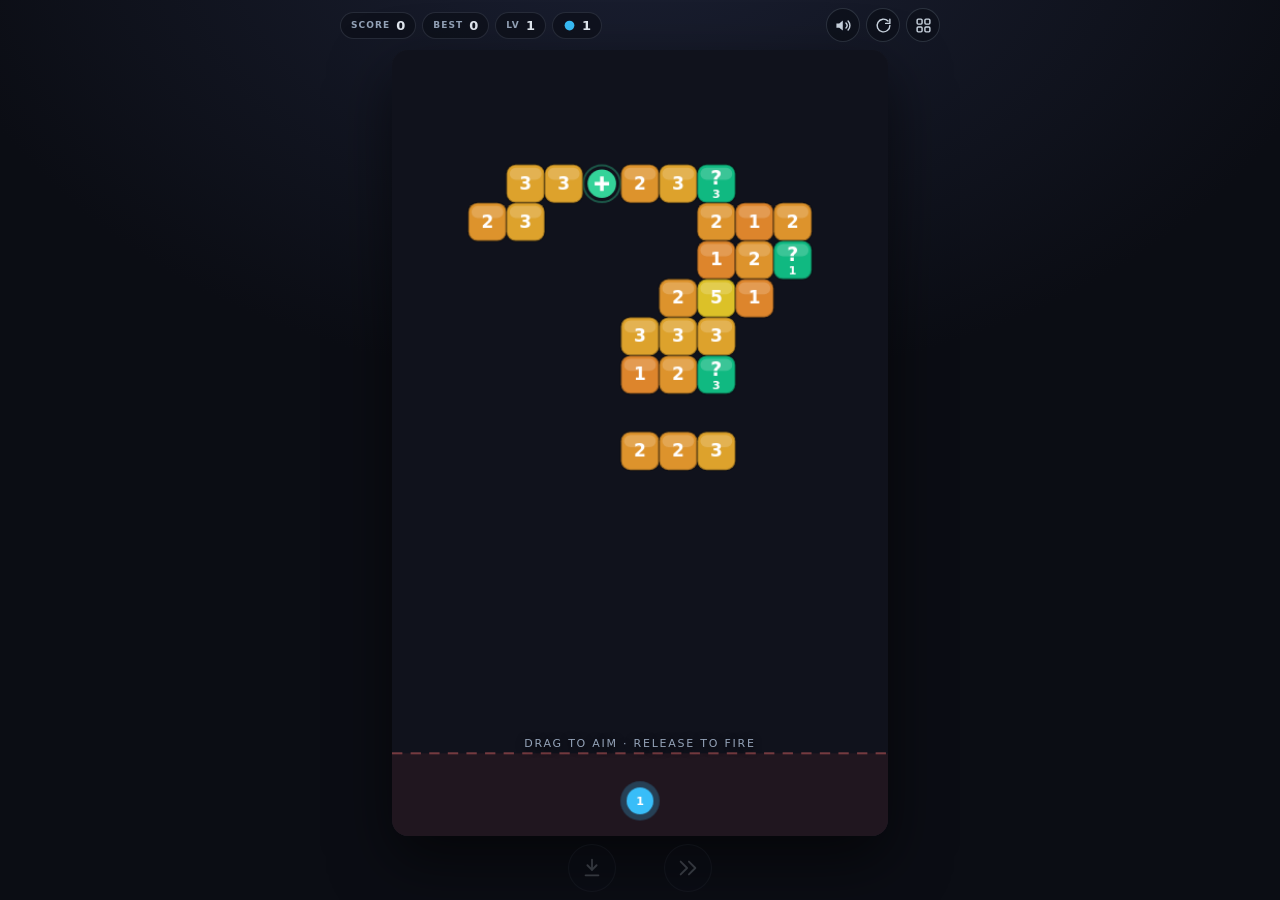
==== commit 05a591c5: "Add a player-facing help page, rename to Ricochet, fix ramp and orb collision Extract the board geom" ====
--- a/index.html
+++ b/index.html
@@ -3,7 +3,7 @@
 <head>
 <meta charset="UTF-8">
 <meta name="viewport" content="width=device-width, initial-scale=1.0, maximum-scale=1.0, user-scalable=no">
-<title>Bricks And Balls Crusher</title>
+<title>Ricochet</title>
 <link rel="stylesheet" href="style.css">
 </head>
 <body>
@@ -76,6 +76,12 @@
             <span class="pw-name">CLEAR ROW<small>Wipes the lowest brick row</small></span>
             <span class="pw-inf">&infin;</span>
           </button>
+          <a id="helpLink" href="help.html" target="_blank" rel="noopener">
+            <svg viewBox="0 0 24 24" width="15" height="15" fill="none" stroke="currentColor" stroke-width="2" stroke-linecap="round" stroke-linejoin="round">
+              <circle cx="12" cy="12" r="9"/><path d="M9.2 9.3a2.9 2.9 0 0 1 5.6 1c0 1.9-2.8 2.2-2.8 4"/><line x1="12" y1="17.2" x2="12" y2="17.3"/>
+            </svg>
+            HOW TO PLAY
+          </a>
           <button id="closePower">CLOSE</button>
         </div>
       </div>
@@ -107,6 +113,7 @@
     </button>
   </div>
 </div>
+<script src="js/tiles.js"></script>
 <script src="js/config.js"></script>
 <script src="js/state.js"></script>
 <script src="js/audio.js"></script>
--- a/style.css
+++ b/style.css
@@ -109,6 +109,16 @@
 .pw-name{flex:1;font-size:13px;font-weight:700;display:flex;flex-direction:column;gap:2px}
 .pw-name small{font-weight:500;color:#94a3b8;font-size:11px}
 .pw-inf{color:#34d399;font-weight:900;font-size:18px}
+#helpLink{
+  display:flex;align-items:center;justify-content:center;gap:8px;
+  width:min(292px,calc(100vw - 80px));margin:2px 0 12px;
+  border:1px solid rgba(56,189,248,.35);border-radius:14px;padding:10px 14px;
+  background:rgba(56,189,248,.09);color:#7dd3fc;text-decoration:none;
+  font-size:12px;font-weight:800;letter-spacing:.12em;
+  transition:background .15s,border-color .15s,color .15s,transform .12s
+}
+#helpLink:hover{background:rgba(56,189,248,.18);border-color:rgba(56,189,248,.7);color:#fff;transform:translateY(-1px)}
+#helpLink:active{transform:scale(.98)}
 #closePower{
   margin-top:4px;background:transparent;border:1px solid rgba(148,163,184,.3);color:#94a3b8;
   padding:9px 24px;border-radius:999px;font-size:12px;font-weight:700;letter-spacing:.12em;
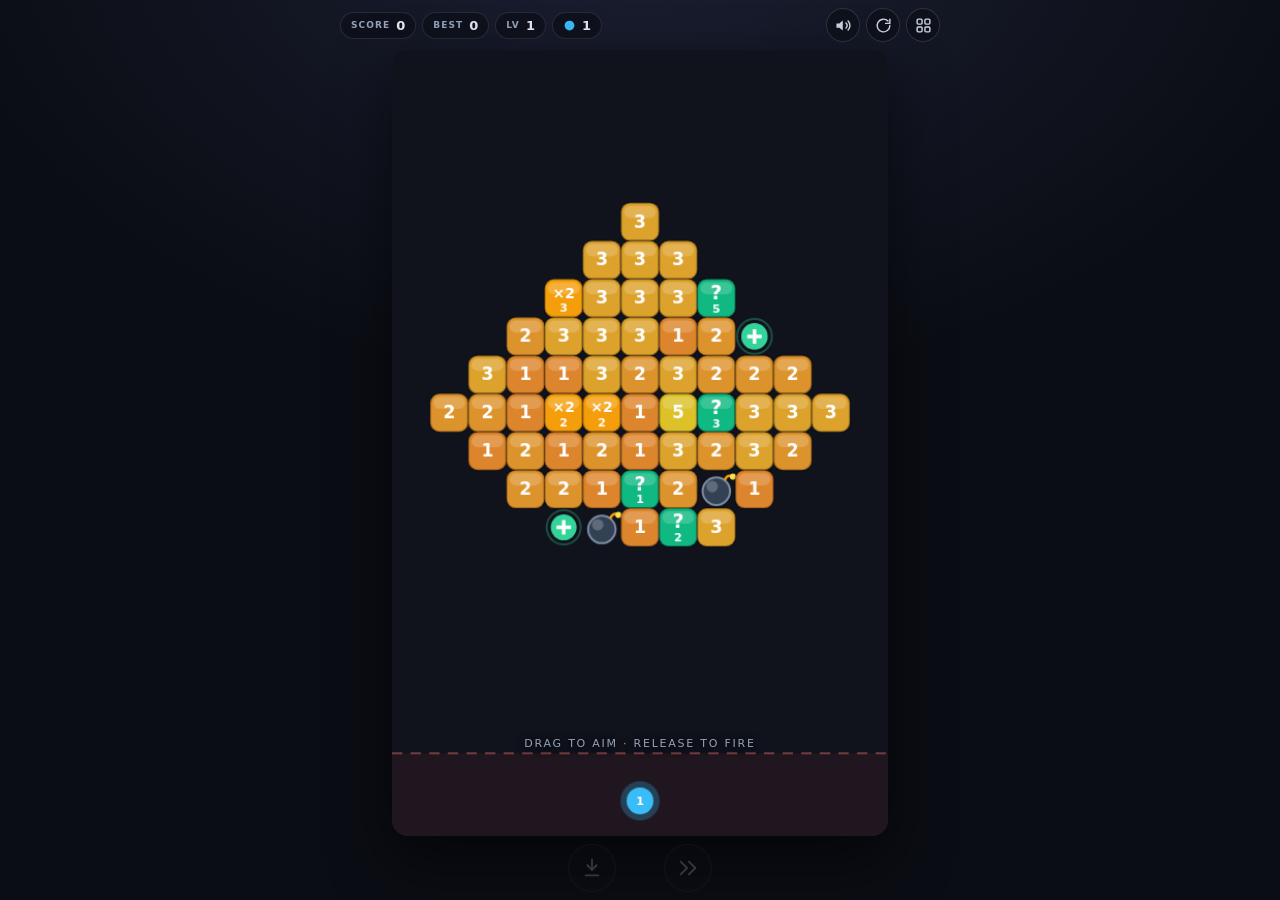
==== commit 9d5aa4da: "Add offline game support" ====
--- a/index.html
+++ b/index.html
@@ -125,5 +125,26 @@
 <script src="js/progress.js"></script>
 <script src="js/input.js"></script>
 <script src="js/main.js"></script>
+<script>
+if ('serviceWorker' in navigator && location.protocol !== 'file:') {
+  let hadController = !!navigator.serviceWorker.controller;
+  let refreshing = false;
+  navigator.serviceWorker.register('sw.js', { updateViaCache: 'none' }).then(registration => {
+    const checkForUpdate = () => registration.update().catch(() => {});
+    checkForUpdate();
+    window.addEventListener('online', checkForUpdate);
+    document.addEventListener('visibilitychange', () => {
+      if (!document.hidden) checkForUpdate();
+    });
+  }).catch(() => {});
+  navigator.serviceWorker.addEventListener('controllerchange', () => {
+    if (hadController && !refreshing) {
+      refreshing = true;
+      location.reload();
+    }
+    hadController = true;
+  });
+}
+</script>
 </body>
 </html>
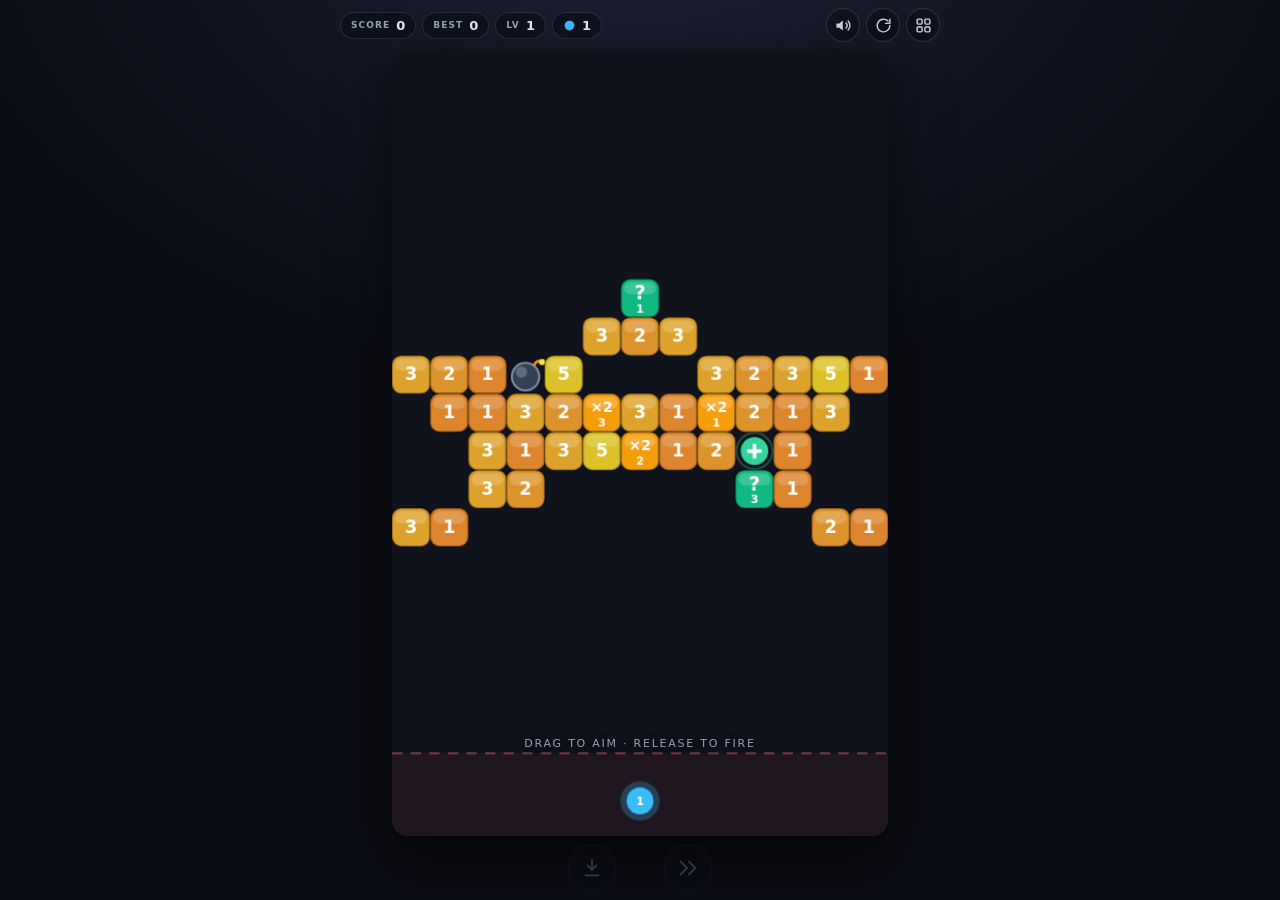
==== commit 54104a31: "Add PWA install support" ====
--- a/index.html
+++ b/index.html
@@ -4,6 +4,10 @@
 <meta charset="UTF-8">
 <meta name="viewport" content="width=device-width, initial-scale=1.0, maximum-scale=1.0, user-scalable=no">
 <title>Ricochet</title>
+<meta name="theme-color" content="#0b0d14">
+<meta name="mobile-web-app-capable" content="yes">
+<link rel="manifest" href="manifest.webmanifest">
+<link rel="icon" href="icons/ricochet.svg" type="image/svg+xml">
 <link rel="stylesheet" href="style.css">
 </head>
 <body>
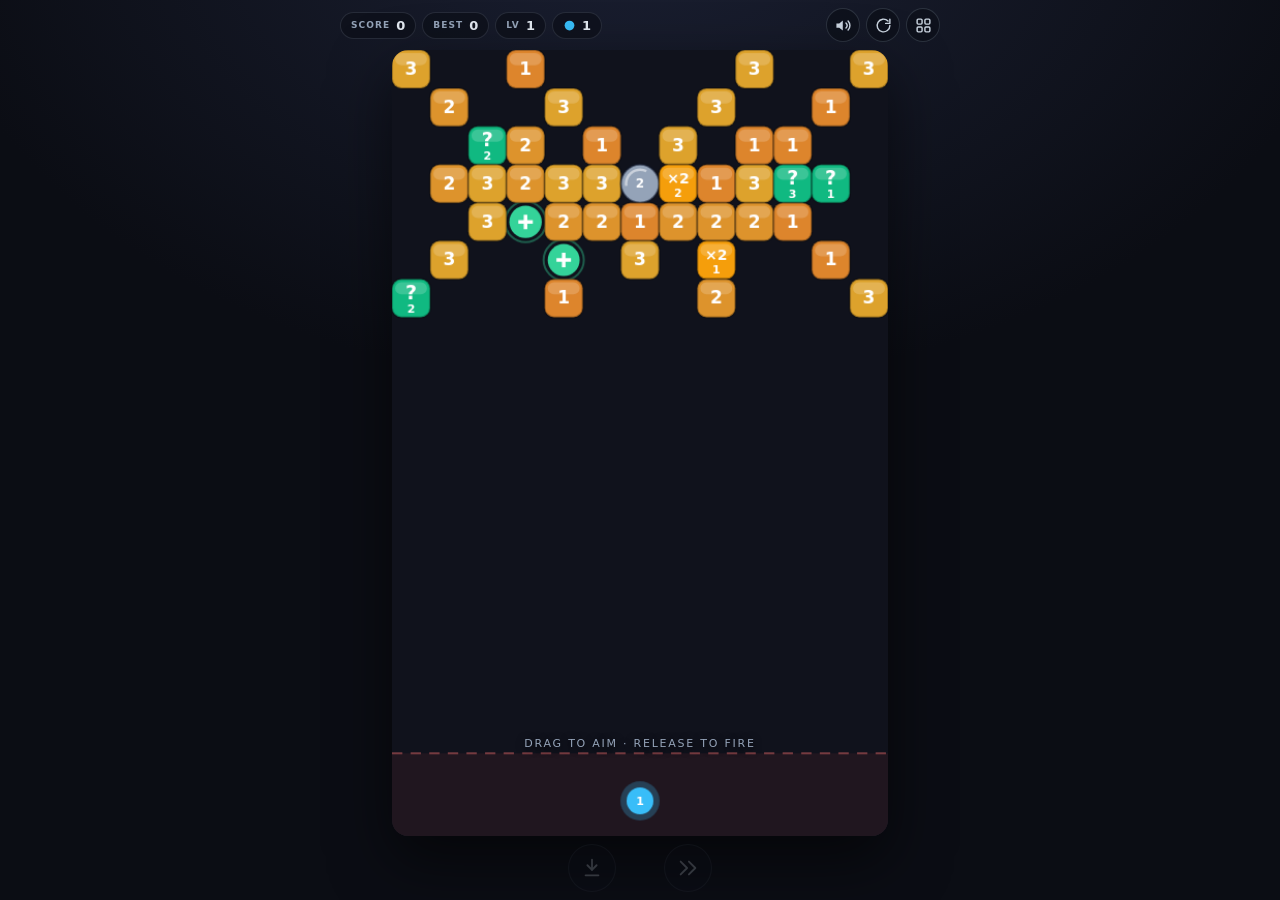
==== commit edf174ee: "Add game favicon" ====
--- a/index.html
+++ b/index.html
@@ -7,7 +7,7 @@
 <meta name="theme-color" content="#0b0d14">
 <meta name="mobile-web-app-capable" content="yes">
 <link rel="manifest" href="manifest.webmanifest">
-<link rel="icon" href="icons/ricochet.svg" type="image/svg+xml">
+<link rel="icon" href="favicon.svg" type="image/svg+xml">
 <link rel="stylesheet" href="style.css">
 </head>
 <body>
